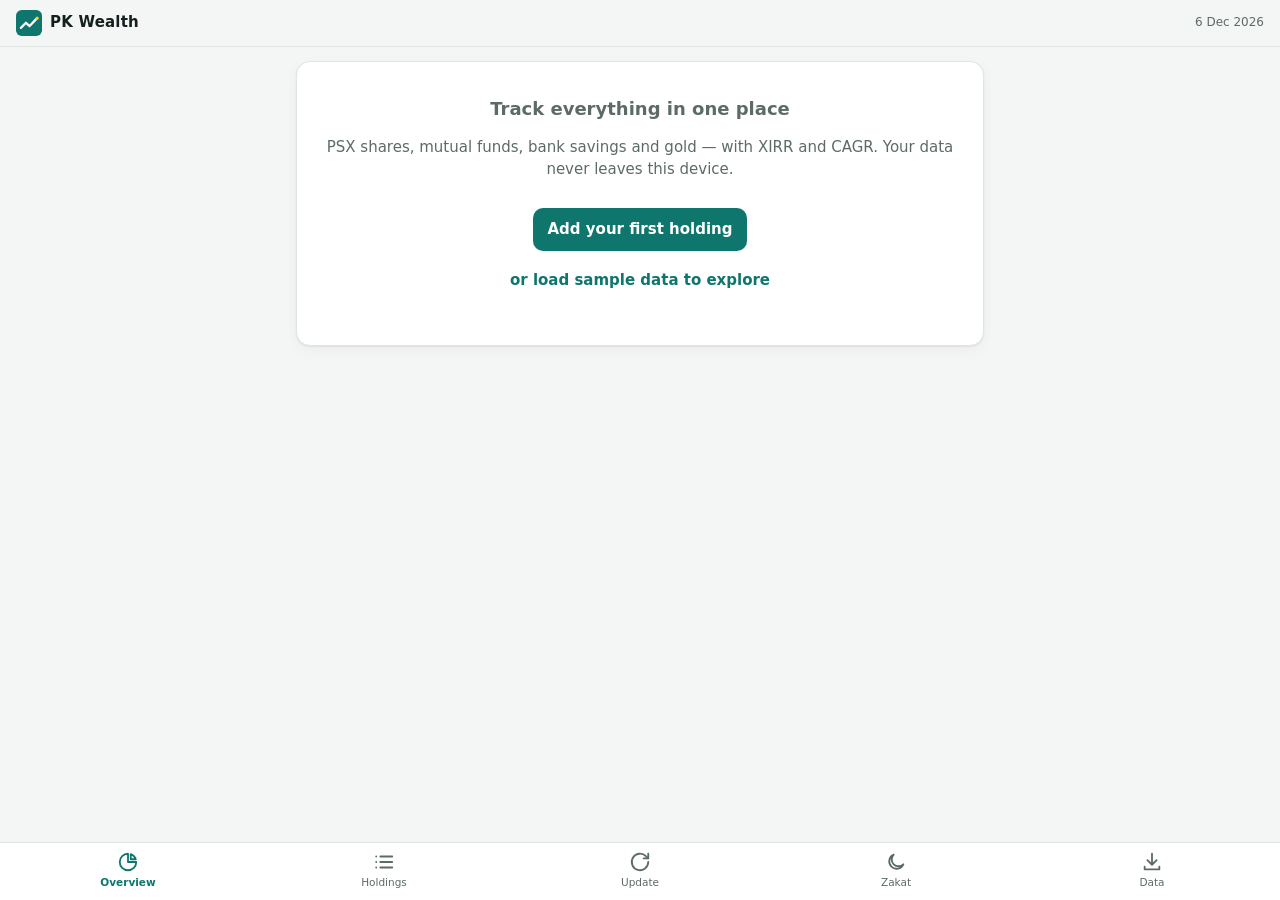
==== index.html @ c1bdac0b "Add PK Wealth PWA v1.1.0: XIRR/CAGR tracker with Zakat calculator Offline-first PWA for PSX, mutual " ====
<!doctype html>
<html lang="en">
<head>
  <meta charset="utf-8">
  <meta name="viewport" content="width=device-width, initial-scale=1, viewport-fit=cover">
  <title>PK Wealth</title>
  <meta name="description" content="Offline-first tracker for PSX, mutual funds, bank savings and gold with XIRR and CAGR.">
  <meta name="theme-color" content="#0f766e">
  <link rel="manifest" href="manifest.webmanifest">
  <link rel="icon" href="icons/icon.svg" type="image/svg+xml">
  <link rel="apple-touch-icon" href="icons/icon-192.png">
  <!-- No third-party scripts, fonts or trackers: everything below is served from this repo. -->
  <meta http-equiv="Content-Security-Policy" content="default-src 'self'; script-src 'self'; style-src 'self'; img-src 'self' data:; connect-src 'self'; object-src 'none'; base-uri 'self'; form-action 'none'">
  <link rel="stylesheet" href="styles.css">
</head>
<body>
  <header class="topbar">
    <div class="brand"><img src="icons/icon.svg" alt="" width="26" height="26"><span>PK Wealth</span></div>
    <div class="asof" id="asof"></div>
  </header>

  <main>
    <section id="view-overview" class="view active" aria-label="Overview"></section>
    <section id="view-holdings" class="view" aria-label="Holdings"></section>
    <section id="view-update" class="view" aria-label="Update prices"></section>
    <section id="view-zakat" class="view" aria-label="Zakat"></section>
    <section id="view-data" class="view" aria-label="Data"></section>
  </main>

  <button class="fab" id="fab" aria-label="Add transaction">+</button>

  <nav class="tabbar" aria-label="Main">
    <button data-view="overview" class="active"><span class="ico"><svg viewBox="0 0 24 24" width="22" height="22" fill="none" stroke="currentColor" stroke-width="2" stroke-linecap="round" stroke-linejoin="round"><path d="M21 12a9 9 0 1 1-9-9v9z"/><path d="M15 3.5A9 9 0 0 1 20.5 9H15z"/></svg></span>Overview</button>
    <button data-view="holdings"><span class="ico"><svg viewBox="0 0 24 24" width="22" height="22" fill="none" stroke="currentColor" stroke-width="2" stroke-linecap="round"><path d="M8 6h13M8 12h13M8 18h13M3.5 6h.01M3.5 12h.01M3.5 18h.01"/></svg></span>Holdings</button>
    <button data-view="update"><span class="ico"><svg viewBox="0 0 24 24" width="22" height="22" fill="none" stroke="currentColor" stroke-width="2" stroke-linecap="round" stroke-linejoin="round"><path d="M21 12a9 9 0 1 1-2.6-6.4L21 8"/><path d="M21 3v5h-5"/></svg></span>Update</button>
    <button data-view="zakat"><span class="ico"><svg viewBox="0 0 24 24" width="22" height="22" fill="none" stroke="currentColor" stroke-width="2" stroke-linecap="round" stroke-linejoin="round"><path d="M20 14.5A8 8 0 1 1 9.5 4a6.5 6.5 0 0 0 10.5 10.5z"/></svg></span>Zakat</button>
    <button data-view="data"><span class="ico"><svg viewBox="0 0 24 24" width="22" height="22" fill="none" stroke="currentColor" stroke-width="2" stroke-linecap="round" stroke-linejoin="round"><path d="M12 3v12M7 10l5 5 5-5"/><path d="M4 17v3h16v-3"/></svg></span>Data</button>
  </nav>

  <!-- Add / edit transaction -->
  <dialog id="dlg-txn">
    <form method="dialog" id="form-txn">
      <h2 id="txn-title">Add transaction</h2>
      <label>Holding
        <select name="hid" id="txn-hid" required></select>
      </label>
      <label>Type
        <select name="type" id="txn-type" required></select>
      </label>
      <label>Date <input type="date" name="date" required></label>
      <label><span id="txn-amount-label">Amount (PKR)</span>
        <input type="number" name="amount" step="any" min="0" inputmode="decimal">
      </label>
      <label id="txn-units-wrap"><span id="txn-units-label">Units</span>
        <input type="number" name="units" step="any" min="0" inputmode="decimal">
      </label>
      <p class="hint" id="txn-hint"></p>
      <label>Note <input type="text" name="note" maxlength="200" autocomplete="off"></label>
      <div class="actions">
        <button type="button" class="ghost" data-close>Cancel</button>
        <button type="submit" class="primary">Save</button>
      </div>
    </form>
  </dialog>

  <!-- Add / edit holding -->
  <dialog id="dlg-holding">
    <form method="dialog" id="form-holding">
      <h2 id="holding-title">New holding</h2>
      <label>Name <input type="text" name="name" required maxlength="80" placeholder="e.g. OGDC, Meezan Islamic Fund, HBL Savings" autocomplete="off"></label>
      <label>Asset class
        <select name="cls" id="holding-cls"></select>
      </label>
      <label>Symbol / account ref (optional) <input type="text" name="symbol" maxlength="40" autocomplete="off"></label>
      <label>Tracked by
        <select name="mode" id="holding-mode">
          <option value="units">Units × price (stocks, funds, gold)</option>
          <option value="value">Balance only (bank, deposits, other)</option>
        </select>
      </label>
      <label id="holding-unit-wrap">Unit name <input type="text" name="unit" maxlength="20" placeholder="shares / units / tola / gram"></label>
      <label>Notes <input type="text" name="notes" maxlength="200" autocomplete="off"></label>
      <div class="actions">
        <button type="button" class="ghost" data-close>Cancel</button>
        <button type="submit" class="primary">Save</button>
      </div>
    </form>
  </dialog>

  <!-- Holding detail -->
  <dialog id="dlg-detail" class="sheet">
    <div id="detail-body"></div>
  </dialog>

  <!-- Zakat payment -->
  <dialog id="dlg-pay">
    <form method="dialog" id="form-pay">
      <h2>Record Zakat payment</h2>
      <label>Amount (PKR) <input type="number" name="amount" step="any" min="0" inputmode="decimal" required></label>
      <label>Date <input type="date" name="date" required></label>
      <label>Given to <select name="charity" id="pay-charity"></select></label>
      <label id="pay-other-wrap">Name <input type="text" name="other" maxlength="80" autocomplete="off"></label>
      <label>Note (receipt no., family member, etc.) <input type="text" name="note" maxlength="200" autocomplete="off"></label>
      <div class="actions">
        <button type="button" class="ghost" data-close>Cancel</button>
        <button type="submit" class="primary">Save</button>
      </div>
    </form>
  </dialog>

  <!-- Backup passphrase -->
  <dialog id="dlg-pass">
    <form method="dialog" id="form-pass">
      <h2 id="pass-title">Backup passphrase</h2>
      <p class="hint" id="pass-hint"></p>
      <label>Passphrase <input type="password" name="pass" autocomplete="new-password" minlength="0"></label>
      <div class="actions">
        <button type="button" class="ghost" data-close>Cancel</button>
        <button type="submit" class="primary">OK</button>
      </div>
    </form>
  </dialog>

  <input type="file" id="file-input" hidden accept=".csv,.json,text/csv,application/json">
  <div id="toast" role="status" aria-live="polite"></div>

  <script src="finance.js"></script>
  <script src="zakat.js"></script>
  <script src="app.js"></script>
</body>
</html>
---- styles.css ----
:root {
  --bg: #f4f6f5;
  --card: #ffffff;
  --text: #14201e;
  --muted: #5d6b68;
  --line: #dfe5e3;
  --accent: #0f766e;
  --accent-ink: #ffffff;
  --pos: #15803d;
  --neg: #b91c1c;
  --warn-bg: #fff7e6;
  --warn: #92400e;
  --c-psx: #2563eb;
  --c-mf: #7c3aed;
  --c-bank: #0f766e;
  --c-gold: #ca8a04;
  --c-other: #64748b;
  --radius: 14px;
  --shadow: 0 1px 2px rgba(0,0,0,.06), 0 4px 14px rgba(0,0,0,.04);
  color-scheme: light dark;
}
@media (prefers-color-scheme: dark) {
  :root {
    --bg: #0d1413;
    --card: #162120;
    --text: #e6eeec;
    --muted: #93a39f;
    --line: #26332f;
    --accent: #2dd4bf;
    --accent-ink: #062b27;
    --pos: #4ade80;
    --neg: #f87171;
    --warn-bg: #2b2210;
    --warn: #fbbf24;
    --c-psx: #60a5fa;
    --c-mf: #a78bfa;
    --c-bank: #2dd4bf;
    --c-gold: #facc15;
    --c-other: #94a3b8;
    --shadow: none;
  }
}

* { box-sizing: border-box; }
html, body { margin: 0; }
body {
  background: var(--bg);
  color: var(--text);
  font: 15px/1.45 system-ui, -apple-system, "Segoe UI", Roboto, sans-serif;
  padding-bottom: calc(76px + env(safe-area-inset-bottom));
  -webkit-tap-highlight-color: transparent;
}
button, input, select { font: inherit; color: inherit; }

.topbar {
  position: sticky; top: 0; z-index: 5;
  display: flex; align-items: center; justify-content: space-between;
  padding: calc(10px + env(safe-area-inset-top)) 16px 10px;
  background: var(--bg);
  border-bottom: 1px solid var(--line);
}
.brand { display: flex; align-items: center; gap: 8px; font-weight: 700; letter-spacing: .2px; }
.asof { font-size: 12px; color: var(--muted); }

main { max-width: 720px; margin: 0 auto; padding: 14px 16px; }
.view { display: none; }
.view.active { display: block; }

h2 { font-size: 18px; margin: 0 0 12px; }
h3 { font-size: 13px; text-transform: uppercase; letter-spacing: .6px; color: var(--muted); margin: 22px 0 8px; font-weight: 600; }

.card {
  background: var(--card); border-radius: var(--radius); box-shadow: var(--shadow);
  border: 1px solid var(--line); padding: 14px 16px; margin-bottom: 10px;
}
.hero .label { color: var(--muted); font-size: 13px; }
.hero .big { font-size: 30px; font-weight: 750; letter-spacing: -.5px; margin: 2px 0 10px; font-variant-numeric: tabular-nums; }
.kpis { display: grid; grid-template-columns: repeat(2, 1fr); gap: 10px 14px; }
.kpi .k { font-size: 12px; color: var(--muted); }
.kpi .v { font-size: 17px; font-weight: 650; font-variant-numeric: tabular-nums; }
.pos { color: var(--pos); }
.neg { color: var(--neg); }
.muted { color: var(--muted); }
.small { font-size: 12px; }

.alloc { display: flex; height: 12px; border-radius: 6px; overflow: hidden; margin: 12px 0 6px; background: var(--line); }
.alloc span { display: block; height: 100%; }
.legend { display: flex; flex-wrap: wrap; gap: 6px 14px; font-size: 12px; color: var(--muted); }
.dot { display: inline-block; width: 9px; height: 9px; border-radius: 50%; margin-right: 5px; vertical-align: 0; }
.bg-psx { background: var(--c-psx); } .bg-mf { background: var(--c-mf); } .bg-bank { background: var(--c-bank); }
.bg-gold { background: var(--c-gold); } .bg-other { background: var(--c-other); }

.row {
  display: flex; align-items: center; justify-content: space-between; gap: 12px;
  padding: 12px 0; border-top: 1px solid var(--line); cursor: pointer;
}
.card > .row:first-child, .row.flat { border-top: 0; }
.row.flat { padding-bottom: 0; }
.row .name { font-weight: 600; }
.row .sub { font-size: 12px; color: var(--muted); }
.row .right { text-align: right; font-variant-numeric: tabular-nums; white-space: nowrap; }
.row .right .sub { font-size: 12px; }
.class-head { display: flex; justify-content: space-between; align-items: baseline; }
.class-head .t { font-weight: 700; }

.badge { display: inline-block; font-size: 11px; padding: 1px 7px; border-radius: 999px; background: var(--warn-bg); color: var(--warn); margin-left: 6px; font-weight: 600; }
.note { background: var(--warn-bg); color: var(--warn); border-radius: 10px; padding: 10px 12px; font-size: 13px; margin: 10px 0; }
.info { font-size: 13px; color: var(--muted); }

.empty { text-align: center; padding: 34px 10px; color: var(--muted); }
.empty .primary { margin-top: 12px; }

button.primary, button.ghost, button.danger, button.chip {
  border-radius: 10px; padding: 10px 14px; border: 1px solid transparent; cursor: pointer; font-weight: 600;
}
button.primary { background: var(--accent); color: var(--accent-ink); }
button.ghost { background: transparent; border-color: var(--line); }
button.danger { background: transparent; border-color: var(--neg); color: var(--neg); }
button.chip { padding: 6px 10px; font-size: 13px; background: var(--card); border-color: var(--line); }
button.link { background: none; border: 0; color: var(--accent); padding: 4px 0; font-weight: 600; cursor: pointer; }
.btn-grid { display: grid; grid-template-columns: 1fr 1fr; gap: 8px; }
.btn-grid button { width: 100%; }

.fab {
  position: fixed; right: 18px; bottom: calc(86px + env(safe-area-inset-bottom)); z-index: 6;
  width: 56px; height: 56px; border-radius: 18px; border: 0;
  background: var(--accent); color: var(--accent-ink); font-size: 30px; line-height: 1;
  box-shadow: 0 6px 18px rgba(0,0,0,.22); cursor: pointer;
}

.tabbar {
  position: fixed; left: 0; right: 0; bottom: 0; z-index: 7;
  display: grid; grid-template-columns: repeat(5, 1fr);
  background: var(--card); border-top: 1px solid var(--line);
  padding-bottom: env(safe-area-inset-bottom);
}
.tabbar button {
  background: none; border: 0; padding: 8px 0 10px; font-size: 11px; color: var(--muted);
  display: flex; flex-direction: column; align-items: center; gap: 2px; cursor: pointer;
}
.tabbar .ico { display: block; height: 22px; }
.tabbar button.active { color: var(--accent); font-weight: 700; }

dialog {
  border: 0; border-radius: 18px; padding: 0; width: min(520px, calc(100vw - 24px));
  background: var(--card); color: var(--text); max-height: 90vh;
}
dialog::backdrop { background: rgba(0,0,0,.45); }
dialog form, #detail-body { padding: 18px 18px 16px; }
dialog label { display: block; font-size: 13px; color: var(--muted); margin-bottom: 10px; }
dialog input, dialog select, .upd input {
  display: block; width: 100%; margin-top: 4px; padding: 11px 12px; border-radius: 10px;
  border: 1px solid var(--line); background: var(--bg); font-size: 16px;
}
.actions { display: flex; justify-content: flex-end; gap: 8px; margin-top: 14px; }
.hint { font-size: 12px; color: var(--muted); margin: -4px 0 10px; }

.detail-head { display: flex; justify-content: space-between; align-items: flex-start; gap: 10px; }
.detail-head .x { background: none; border: 0; font-size: 24px; color: var(--muted); cursor: pointer; padding: 0 4px; }
.list-mini { font-size: 13px; }
.list-mini .li { display: flex; justify-content: space-between; gap: 8px; padding: 8px 0; border-top: 1px solid var(--line); align-items: center; }
.list-mini .li .del { background: none; border: 0; color: var(--neg); font-size: 18px; cursor: pointer; padding: 0 4px; }

.upd .row { cursor: default; align-items: flex-end; }
.upd .row .name { flex: 1; min-width: 0; }
.upd .row input { width: 130px; margin: 0; text-align: right; }
.upd .date-row { display: flex; gap: 10px; align-items: center; }
.upd .date-row input { width: auto; }

#toast {
  position: fixed; left: 50%; bottom: calc(150px + env(safe-area-inset-bottom)); transform: translateX(-50%);
  background: var(--text); color: var(--bg); padding: 10px 16px; border-radius: 12px; font-size: 14px;
  opacity: 0; pointer-events: none; transition: opacity .2s; z-index: 20; max-width: 90vw; text-align: center;
}
#toast.show { opacity: 1; }

@media (min-width: 640px) {
  .kpis { grid-template-columns: repeat(4, 1fr); }
}
.block { width: 100%; }
.gap-top { margin-top: 12px; }
.center { text-align: center; }
code { font-size: 12px; background: var(--bg); padding: 1px 4px; border-radius: 4px; }

/* Zakat */
.zk-grid { display: grid; grid-template-columns: 1fr; gap: 0 12px; }
.zk-field { display: block; font-size: 13px; color: var(--muted); margin-bottom: 10px; }
.zk-field input, .zk-field select, .zk-add input {
  display: block; width: 100%; margin-top: 4px; padding: 11px 12px; border-radius: 10px;
  border: 1px solid var(--line); background: var(--bg); font-size: 16px;
}
.zk-hold { cursor: default; }
.zk-check { display: flex; gap: 10px; align-items: center; flex: 1; min-width: 0; }
.zk-check input { width: 20px; height: 20px; accent-color: var(--accent); flex: none; }
.zk-pct { display: flex; align-items: center; gap: 4px; color: var(--muted); }
.zk-pct input { width: 72px; padding: 8px; border-radius: 10px; border: 1px solid var(--line); background: var(--bg); text-align: right; font-size: 16px; }
.zk-result { border: 2px solid var(--accent); }
.zk-line { display: flex; justify-content: space-between; gap: 10px; padding: 5px 0; font-size: 14px; }
.zk-line b { font-variant-numeric: tabular-nums; text-align: right; }
.zk-total { display: flex; justify-content: space-between; font-size: 20px; font-weight: 750; padding: 10px 0 12px; margin-top: 4px; border-top: 1px solid var(--line); }
.zk-progress { height: 8px; border-radius: 4px; background: var(--line); overflow: hidden; margin: 10px 0 4px; }
.zk-progress span { display: block; height: 100%; background: var(--pos); }
.zk-actions { display: flex; justify-content: space-between; align-items: center; margin-top: 10px; }
.danger-link { color: var(--neg); }
.zk-c-actions { display: flex; align-items: center; gap: 4px; flex: none; }
a.chip-link {
  display: inline-block; padding: 6px 12px; border-radius: 10px; border: 1px solid var(--accent);
  color: var(--accent); text-decoration: none; font-weight: 600; font-size: 13px; white-space: nowrap; flex: none;
}
.zk-add summary { cursor: pointer; font-weight: 600; color: var(--accent); }
.zk-add[open] summary { margin-bottom: 10px; }
.zk-add label { display: block; font-size: 13px; color: var(--muted); margin-bottom: 10px; }
.tabbar button { font-size: 10.5px; }
@media (min-width: 560px) { .zk-grid { grid-template-columns: 1fr 1fr; } }
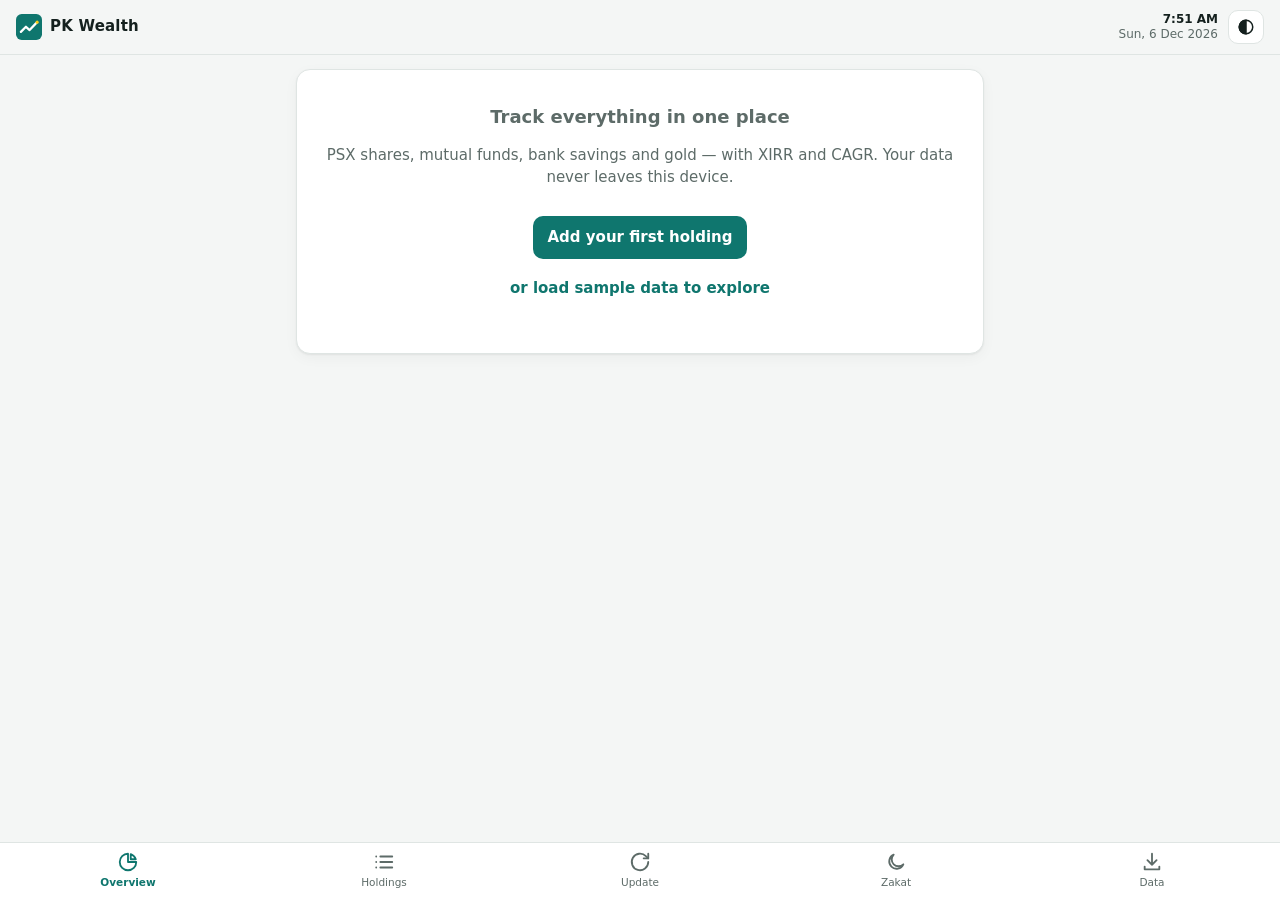
==== commit 5aa8a2a6: "v1.4.0: themes, header clock, comma number entry, NAV-based fund entry - Six themes (Auto, Light, Bl" ====
--- a/index.html
+++ b/index.html
@@ -1,5 +1,5 @@
 <!doctype html>
-<html lang="en">
+<html lang="en" data-theme="auto">
 <head>
   <meta charset="utf-8">
   <meta name="viewport" content="width=device-width, initial-scale=1, viewport-fit=cover">
@@ -11,12 +11,19 @@
   <link rel="apple-touch-icon" href="icons/icon-192.png">
   <!-- No third-party scripts, fonts or trackers: everything below is served from this repo. -->
   <meta http-equiv="Content-Security-Policy" content="default-src 'self'; script-src 'self'; style-src 'self'; img-src 'self' data:; connect-src 'self'; object-src 'none'; base-uri 'self'; form-action 'none'">
+  <script src="theme-init.js"></script>
   <link rel="stylesheet" href="styles.css">
 </head>
 <body>
   <header class="topbar">
     <div class="brand"><img src="icons/icon.svg" alt="" width="26" height="26"><span>PK Wealth</span></div>
-    <div class="asof" id="asof"></div>
+    <div class="top-right">
+      <div class="clock" id="clock" aria-live="off"></div>
+      <button class="theme-btn" id="theme-btn" aria-label="Change theme" aria-haspopup="true" aria-expanded="false">
+        <svg viewBox="0 0 24 24" width="18" height="18" fill="none" stroke="currentColor" stroke-width="2" stroke-linecap="round"><circle cx="12" cy="12" r="9"/><path d="M12 3a9 9 0 0 0 0 18z" fill="currentColor"/></svg>
+      </button>
+    </div>
+    <div class="theme-menu" id="theme-menu" role="menu" hidden></div>
   </header>
 
   <main>
@@ -49,13 +56,19 @@
       </label>
       <label>Date <input type="date" name="date" required></label>
       <label><span id="txn-amount-label">Amount (PKR)</span>
-        <input type="number" name="amount" step="any" min="0" inputmode="decimal">
+        <input type="number" name="amount" step="any" min="0" inputmode="decimal" placeholder="e.g. 100,000">
       </label>
+      <fieldset id="txn-trade" class="feed-box">
+        <legend id="txn-trade-legend">Price</legend>
+        <label><span id="txn-price-label">Price per unit (PKR)</span> <input type="number" id="txn-price" step="any" min="0" inputmode="decimal" placeholder="e.g. 154.04"></label>
+        <label id="txn-broker-wrap">Broker <select id="txn-broker"></select></label>
+        <p class="calc-line" id="txn-calc"></p>
+      </fieldset>
       <label id="txn-units-wrap"><span id="txn-units-label">Units</span>
-        <input type="number" name="units" step="any" min="0" inputmode="decimal">
+        <input type="number" name="units" step="any" min="0" inputmode="decimal" placeholder="e.g. 649.1823">
       </label>
       <p class="hint" id="txn-hint"></p>
-      <label>Note <input type="text" name="note" maxlength="200" autocomplete="off"></label>
+      <label>Note <input type="text" name="note" maxlength="200" autocomplete="off" placeholder="e.g. October SIP · contract note #1234"></label>
       <div class="actions">
         <button type="button" class="ghost" data-close>Cancel</button>
         <button type="submit" class="primary">Save</button>
@@ -71,7 +84,7 @@
       <label>Asset class
         <select name="cls" id="holding-cls"></select>
       </label>
-      <label>Symbol / account ref (optional) <input type="text" name="symbol" maxlength="40" autocomplete="off"></label>
+      <label>Symbol / account ref (optional) <input type="text" name="symbol" maxlength="40" autocomplete="off" placeholder="e.g. OGDC, or last 4 digits of the account"></label>
       <label>Tracked by
         <select name="mode" id="holding-mode">
           <option value="units">Units × price (stocks, funds, gold)</option>
@@ -79,7 +92,33 @@
         </select>
       </label>
       <label id="holding-unit-wrap">Unit name <input type="text" name="unit" maxlength="20" placeholder="shares / units / tola / gram"></label>
-      <label>Notes <input type="text" name="notes" maxlength="200" autocomplete="off"></label>
+      <fieldset id="feed-wrap" class="feed-box">
+        <legend>Auto price</legend>
+        <label>Source
+          <select id="feed-type">
+            <option value="">None — I'll enter prices</option>
+            <option value="psx">PSX share price</option>
+            <option value="mufap">Mutual fund NAV (MUFAP)</option>
+            <option value="metal">Gold / silver rate</option>
+            <option value="fx">Exchange rate</option>
+          </select>
+        </label>
+        <div id="feed-psx">
+          <label>PSX symbol <input type="text" id="feed-psx-sym" list="feed-psx-list" autocomplete="off" autocapitalize="characters" placeholder="e.g. OGDC"></label>
+          <datalist id="feed-psx-list"></datalist>
+        </div>
+        <div id="feed-mufap">
+          <label>AMC <select id="feed-amc"></select></label>
+          <label>Fund <select id="feed-fund"></select></label>
+        </div>
+        <div id="feed-metal">
+          <label>Metal <select id="feed-metal-k"><option value="gold">Gold</option><option value="silver">Silver</option></select></label>
+          <label id="feed-karat-wrap">Purity <select id="feed-karat"><option value="24">24K</option><option value="22">22K</option><option value="21">21K</option><option value="18">18K</option></select></label>
+        </div>
+        <div id="feed-fx"><label>Currency <select id="feed-fx-code"></select></label></div>
+        <p class="hint" id="feed-preview"></p>
+      </fieldset>
+      <label>Notes <input type="text" name="notes" maxlength="200" autocomplete="off" placeholder="e.g. Finqalab account · SIP every month"></label>
       <div class="actions">
         <button type="button" class="ghost" data-close>Cancel</button>
         <button type="submit" class="primary">Save</button>
@@ -92,11 +131,22 @@
     <div id="detail-body"></div>
   </dialog>
 
+  <!-- Fund NAV browser -->
+  <dialog id="dlg-navs" class="sheet">
+    <div class="nav-body">
+      <div class="detail-head"><h2 id="nav-title">Fund NAVs</h2><button class="x" data-close aria-label="Close">×</button></div>
+      <p class="muted small" id="nav-meta"></p>
+      <input type="search" id="nav-q" placeholder="Search fund, AMC or category" autocomplete="off">
+      <select id="nav-amc"></select>
+      <div class="list-mini" id="nav-list"></div>
+    </div>
+  </dialog>
+
   <!-- Zakat payment -->
   <dialog id="dlg-pay">
     <form method="dialog" id="form-pay">
       <h2>Record Zakat payment</h2>
-      <label>Amount (PKR) <input type="number" name="amount" step="any" min="0" inputmode="decimal" required></label>
+      <label>Amount (PKR) <input type="number" name="amount" step="any" min="0" inputmode="decimal" required placeholder="e.g. 25,000"></label>
       <label>Date <input type="date" name="date" required></label>
       <label>Given to <select name="charity" id="pay-charity"></select></label>
       <label id="pay-other-wrap">Name <input type="text" name="other" maxlength="80" autocomplete="off"></label>
@@ -126,6 +176,8 @@
 
   <script src="finance.js"></script>
   <script src="zakat.js"></script>
+  <script src="feed.js"></script>
+  <script src="charges.js"></script>
   <script src="app.js"></script>
 </body>
 </html>
--- a/styles.css
+++ b/styles.css
@@ -15,12 +15,16 @@
   --c-bank: #0f766e;
   --c-gold: #ca8a04;
   --c-other: #64748b;
+  --c-fx: #db2777;
   --radius: 14px;
   --shadow: 0 1px 2px rgba(0,0,0,.06), 0 4px 14px rgba(0,0,0,.04);
+  --font: system-ui, -apple-system, "Segoe UI", Roboto, sans-serif;
+  --num-font: inherit;
   color-scheme: light dark;
 }
+:root[data-theme="light"] { color-scheme: light; }
 @media (prefers-color-scheme: dark) {
-  :root {
+  :root:not([data-theme]), :root[data-theme="auto"] {
     --bg: #0d1413;
     --card: #162120;
     --text: #e6eeec;
@@ -37,16 +41,74 @@
     --c-bank: #2dd4bf;
     --c-gold: #facc15;
     --c-other: #94a3b8;
+    --c-fx: #f472b6;
     --shadow: none;
   }
 }
+
+/* ---------- Themes (picked in the header; saved per device) ---------- */
+:root[data-theme="bluegray"] {
+  --bg: #1b2430; --card: #243041; --text: #e2e8f0; --muted: #94a3b8; --line: #34445a;
+  --accent: #60a5fa; --accent-ink: #0b1220; --pos: #4ade80; --neg: #f87171;
+  --warn-bg: #3a2f16; --warn: #fbbf24;
+  --c-psx: #60a5fa; --c-mf: #a78bfa; --c-bank: #2dd4bf; --c-gold: #facc15; --c-other: #94a3b8; --c-fx: #f472b6;
+  --shadow: none; color-scheme: dark;
+}
+:root[data-theme="black"] {
+  --bg: #000000; --card: #0e0e0e; --text: #f2f2f2; --muted: #9b9b9b; --line: #262626;
+  --accent: #f5f5f5; --accent-ink: #000000; --pos: #4ade80; --neg: #ff5c5c;
+  --warn-bg: #261f0a; --warn: #fbbf24;
+  --c-psx: #60a5fa; --c-mf: #a78bfa; --c-bank: #34d399; --c-gold: #facc15; --c-other: #a3a3a3; --c-fx: #f472b6;
+  --shadow: none; color-scheme: dark;
+}
+:root[data-theme="terminal"] {
+  --bg: #030803; --card: #071207; --text: #3dff7a; --muted: #22a64a; --line: #144a22;
+  --accent: #3dff7a; --accent-ink: #021a07; --pos: #3dff7a; --neg: #ff5f5f;
+  --warn-bg: #1d1d04; --warn: #ffd75f;
+  --c-psx: #3dff7a; --c-mf: #5fd7ff; --c-bank: #afff5f; --c-gold: #ffd75f; --c-other: #6c9e74; --c-fx: #ff87d7;
+  --shadow: none; color-scheme: dark;
+  --font: ui-monospace, "SFMono-Regular", "Cascadia Mono", "Roboto Mono", Menlo, Consolas, monospace;
+}
+:root[data-theme="red"] {
+  --bg: #1a0c0f; --card: #271317; --text: #fbe9eb; --muted: #c9a0a6; --line: #47222b;
+  --accent: #ff6b6b; --accent-ink: #2a0507; --pos: #4ade80; --neg: #fbbf24;
+  --warn-bg: #3a2410; --warn: #fdba74;
+  --c-psx: #ff8a8a; --c-mf: #c4b5fd; --c-bank: #5eead4; --c-gold: #facc15; --c-other: #d4a5ab; --c-fx: #f9a8d4;
+  --shadow: none; color-scheme: dark;
+}
+:root[data-theme="terminal"] .card, :root[data-theme="terminal"] dialog { border-radius: 4px; }
+:root[data-theme="terminal"] .hero .big::before { content: "$ "; color: var(--muted); }
+
+/* header: clock + theme picker */
+.top-right { display: flex; align-items: center; gap: 10px; }
+.clock { font-size: 12px; color: var(--muted); text-align: right; line-height: 1.25; font-variant-numeric: tabular-nums; }
+.clock b { color: var(--text); font-weight: 600; }
+.theme-btn { background: var(--card); border: 1px solid var(--line); border-radius: 10px; width: 36px; height: 34px; cursor: pointer; display: grid; place-items: center; color: var(--text); }
+.theme-menu { position: absolute; right: 12px; top: calc(56px + env(safe-area-inset-top)); z-index: 30; background: var(--card); border: 1px solid var(--line); border-radius: 12px; padding: 6px; min-width: 190px; box-shadow: 0 10px 30px rgba(0,0,0,.25); }
+.theme-menu button { display: flex; align-items: center; gap: 10px; width: 100%; background: none; border: 0; padding: 9px 10px; border-radius: 8px; cursor: pointer; text-align: left; color: var(--text); }
+.theme-menu button[aria-checked="true"] { background: var(--bg); font-weight: 700; }
+.theme-menu button:hover { background: var(--bg); }
+.swatch { width: 18px; height: 18px; border-radius: 50%; border: 1px solid rgba(128,128,128,.4); flex: none; }
+.swatch-auto { background: linear-gradient(135deg, #f4f6f5 50%, #0d1413 50%); }
+.swatch-light { background: linear-gradient(135deg, #ffffff 50%, #0f766e 50%); }
+.swatch-bluegray { background: linear-gradient(135deg, #243041 50%, #60a5fa 50%); }
+.swatch-black { background: linear-gradient(135deg, #000000 50%, #f5f5f5 50%); }
+.swatch-terminal { background: linear-gradient(135deg, #030803 50%, #3dff7a 50%); }
+.swatch-red { background: linear-gradient(135deg, #271317 50%, #ff6b6b 50%); }
+
+/* forms: lighter example placeholders, numeric fields */
+::placeholder { color: var(--muted); opacity: .55; }
+input.numeric { font-variant-numeric: tabular-nums; }
+.calc-line { font-size: 12px; color: var(--muted); margin: -4px 0 10px; }
+.calc-line b { color: var(--text); }
+.old-date { color: var(--warn); }
 
 * { box-sizing: border-box; }
 html, body { margin: 0; }
 body {
   background: var(--bg);
   color: var(--text);
-  font: 15px/1.45 system-ui, -apple-system, "Segoe UI", Roboto, sans-serif;
+  font: 15px/1.45 var(--font);
   padding-bottom: calc(76px + env(safe-area-inset-bottom));
   -webkit-tap-highlight-color: transparent;
 }
@@ -60,7 +122,6 @@
   border-bottom: 1px solid var(--line);
 }
 .brand { display: flex; align-items: center; gap: 8px; font-weight: 700; letter-spacing: .2px; }
-.asof { font-size: 12px; color: var(--muted); }
 
 main { max-width: 720px; margin: 0 auto; padding: 14px 16px; }
 .view { display: none; }
@@ -88,7 +149,7 @@
 .legend { display: flex; flex-wrap: wrap; gap: 6px 14px; font-size: 12px; color: var(--muted); }
 .dot { display: inline-block; width: 9px; height: 9px; border-radius: 50%; margin-right: 5px; vertical-align: 0; }
 .bg-psx { background: var(--c-psx); } .bg-mf { background: var(--c-mf); } .bg-bank { background: var(--c-bank); }
-.bg-gold { background: var(--c-gold); } .bg-other { background: var(--c-other); }
+.bg-gold { background: var(--c-gold); } .bg-other { background: var(--c-other); } .bg-fx { background: var(--c-fx); }
 
 .row {
   display: flex; align-items: center; justify-content: space-between; gap: 12px;
@@ -212,3 +273,15 @@
 .zk-add label { display: block; font-size: 13px; color: var(--muted); margin-bottom: 10px; }
 .tabbar button { font-size: 10.5px; }
 @media (min-width: 560px) { .zk-grid { grid-template-columns: 1fr 1fr; } }
+
+/* Market & feeds */
+.feed-box { border: 1px solid var(--line); border-radius: 12px; padding: 8px 12px 2px; margin: 0 0 10px; }
+.feed-box legend { font-size: 12px; color: var(--muted); padding: 0 4px; }
+.mkt-kpis .v { font-size: 15px; }
+.mkt-kpis .small-v { font-size: 13px; }
+.mkt-set { border-bottom: 1px solid var(--line); margin-bottom: 10px; }
+.auto-tag { color: var(--accent); font-weight: 600; }
+.nav-body { padding: 18px 18px 16px; }
+.nav-body input, .nav-body select { display: block; width: 100%; margin: 8px 0; padding: 11px 12px; border-radius: 10px; border: 1px solid var(--line); background: var(--bg); font-size: 16px; }
+.list-mini .right { text-align: right; white-space: nowrap; }
+[hidden] { display: none !important; }
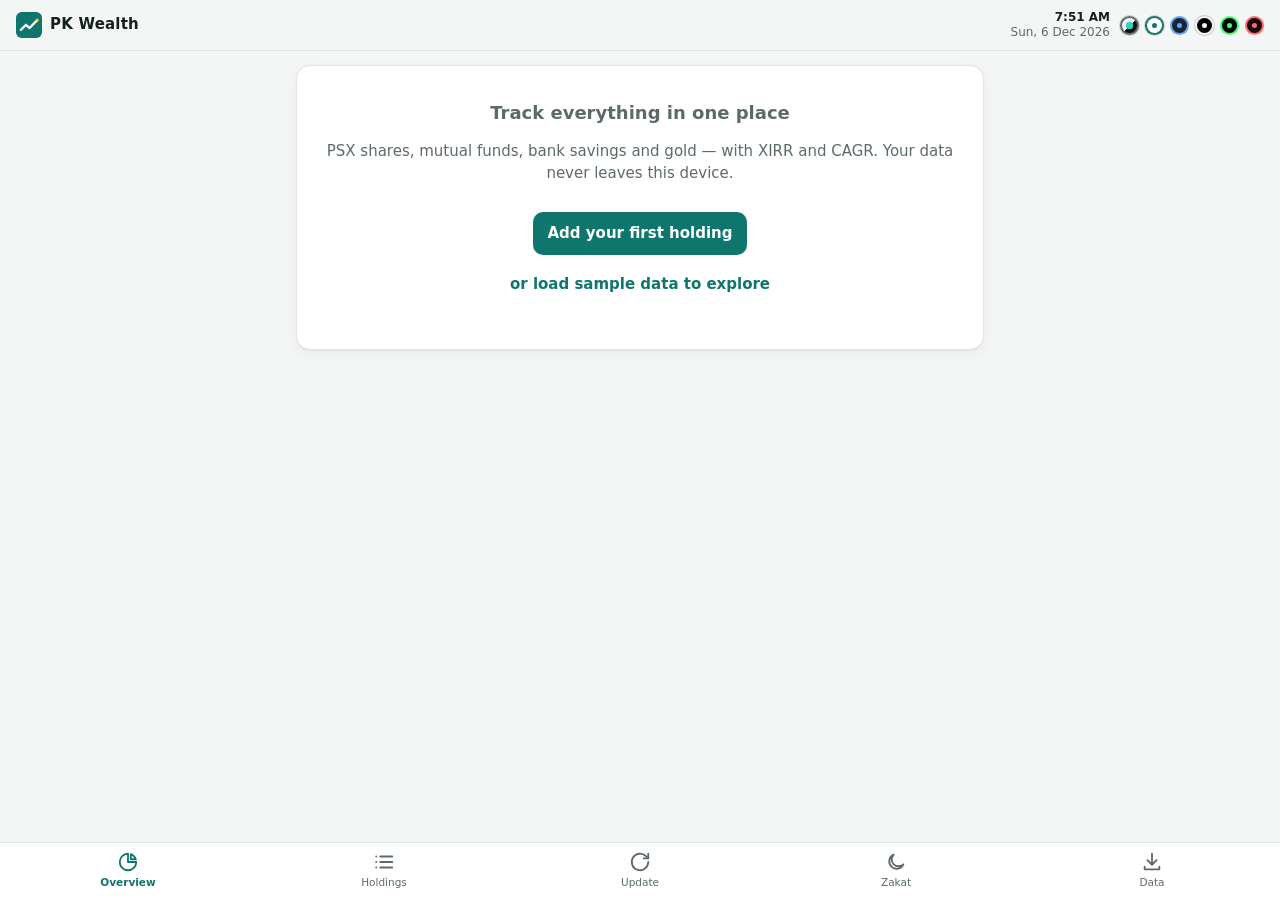
==== commit 10c6e7b6: "Header: CyberWatch-style theme dots The half-circle theme button and its menu become a row of one-ta" ====
--- a/index.html
+++ b/index.html
@@ -19,11 +19,8 @@
     <div class="brand"><img src="icons/icon.svg" alt="" width="26" height="26"><span>PK Wealth</span></div>
     <div class="top-right">
       <div class="clock" id="clock" aria-live="off"></div>
-      <button class="theme-btn" id="theme-btn" aria-label="Change theme" aria-haspopup="true" aria-expanded="false">
-        <svg viewBox="0 0 24 24" width="18" height="18" fill="none" stroke="currentColor" stroke-width="2" stroke-linecap="round"><circle cx="12" cy="12" r="9"/><path d="M12 3a9 9 0 0 0 0 18z" fill="currentColor"/></svg>
-      </button>
+      <div class="swatches" id="theme-dots" role="radiogroup" aria-label="Theme"></div>
     </div>
-    <div class="theme-menu" id="theme-menu" role="menu" hidden></div>
   </header>
 
   <main>
--- a/styles.css
+++ b/styles.css
@@ -79,22 +79,30 @@
 :root[data-theme="terminal"] .card, :root[data-theme="terminal"] dialog { border-radius: 4px; }
 :root[data-theme="terminal"] .hero .big::before { content: "$ "; color: var(--muted); }
 
-/* header: clock + theme picker */
+/* header: clock + theme dots */
 .top-right { display: flex; align-items: center; gap: 10px; }
 .clock { font-size: 12px; color: var(--muted); text-align: right; line-height: 1.25; font-variant-numeric: tabular-nums; }
 .clock b { color: var(--text); font-weight: 600; }
-.theme-btn { background: var(--card); border: 1px solid var(--line); border-radius: 10px; width: 36px; height: 34px; cursor: pointer; display: grid; place-items: center; color: var(--text); }
-.theme-menu { position: absolute; right: 12px; top: calc(56px + env(safe-area-inset-top)); z-index: 30; background: var(--card); border: 1px solid var(--line); border-radius: 12px; padding: 6px; min-width: 190px; box-shadow: 0 10px 30px rgba(0,0,0,.25); }
-.theme-menu button { display: flex; align-items: center; gap: 10px; width: 100%; background: none; border: 0; padding: 9px 10px; border-radius: 8px; cursor: pointer; text-align: left; color: var(--text); }
-.theme-menu button[aria-checked="true"] { background: var(--bg); font-weight: 700; }
-.theme-menu button:hover { background: var(--bg); }
-.swatch { width: 18px; height: 18px; border-radius: 50%; border: 1px solid rgba(128,128,128,.4); flex: none; }
-.swatch-auto { background: linear-gradient(135deg, #f4f6f5 50%, #0d1413 50%); }
-.swatch-light { background: linear-gradient(135deg, #ffffff 50%, #0f766e 50%); }
-.swatch-bluegray { background: linear-gradient(135deg, #243041 50%, #60a5fa 50%); }
-.swatch-black { background: linear-gradient(135deg, #000000 50%, #f5f5f5 50%); }
-.swatch-terminal { background: linear-gradient(135deg, #030803 50%, #3dff7a 50%); }
-.swatch-red { background: linear-gradient(135deg, #271317 50%, #ff6b6b 50%); }
+/* Theme switcher: CyberWatch-style one-tap dots. Each dot is the theme's accent inside a ring of
+   its background; the active one gets a ring of its own. */
+.swatches { display: flex; align-items: center; gap: 6px; flex-wrap: nowrap; }
+.sw { width: 19px; height: 19px; padding: 0; border-radius: 50%; cursor: pointer; border: 2px solid transparent;
+      transition: all .2s; flex-shrink: 0; outline-offset: 2px; }
+.sw:hover { transform: scale(1.2); }
+.sw.active { border-color: var(--muted); }
+.sw:focus-visible { outline: 2px solid var(--accent); }
+.sw-auto { background: radial-gradient(circle, #2dd4bf 0 3.5px, transparent 4px), linear-gradient(135deg, #f4f6f5 50%, #0d1413 50%); box-shadow: 0 0 0 1px rgba(128,128,128,.35); }
+.sw-light { background: #0f766e; box-shadow: inset 0 0 0 var(--ring, 5px) #ffffff, 0 0 0 1px rgba(128,128,128,.35); }
+.sw-bluegray { background: #60a5fa; box-shadow: inset 0 0 0 var(--ring, 5px) #1b2430; }
+.sw-black { background: #f5f5f5; box-shadow: inset 0 0 0 var(--ring, 5px) #000000, 0 0 0 1px rgba(128,128,128,.35); }
+.sw-terminal { background: #3dff7a; box-shadow: inset 0 0 0 var(--ring, 5px) #030803; }
+.sw-red { background: #ff6b6b; box-shadow: inset 0 0 0 var(--ring, 5px) #1a0c0f; }
+@media (max-width: 640px) {   /* phones: one row of smaller dots; the clock keeps the time only (as CyberWatch does) */
+  .swatches { gap: 4px; }
+  .sw { width: 16px; height: 16px; --ring: 4px; }
+  .clock .cd { display: none; }
+  .top-right { gap: 8px; }
+}
 
 /* forms: lighter example placeholders, numeric fields */
 ::placeholder { color: var(--muted); opacity: .55; }
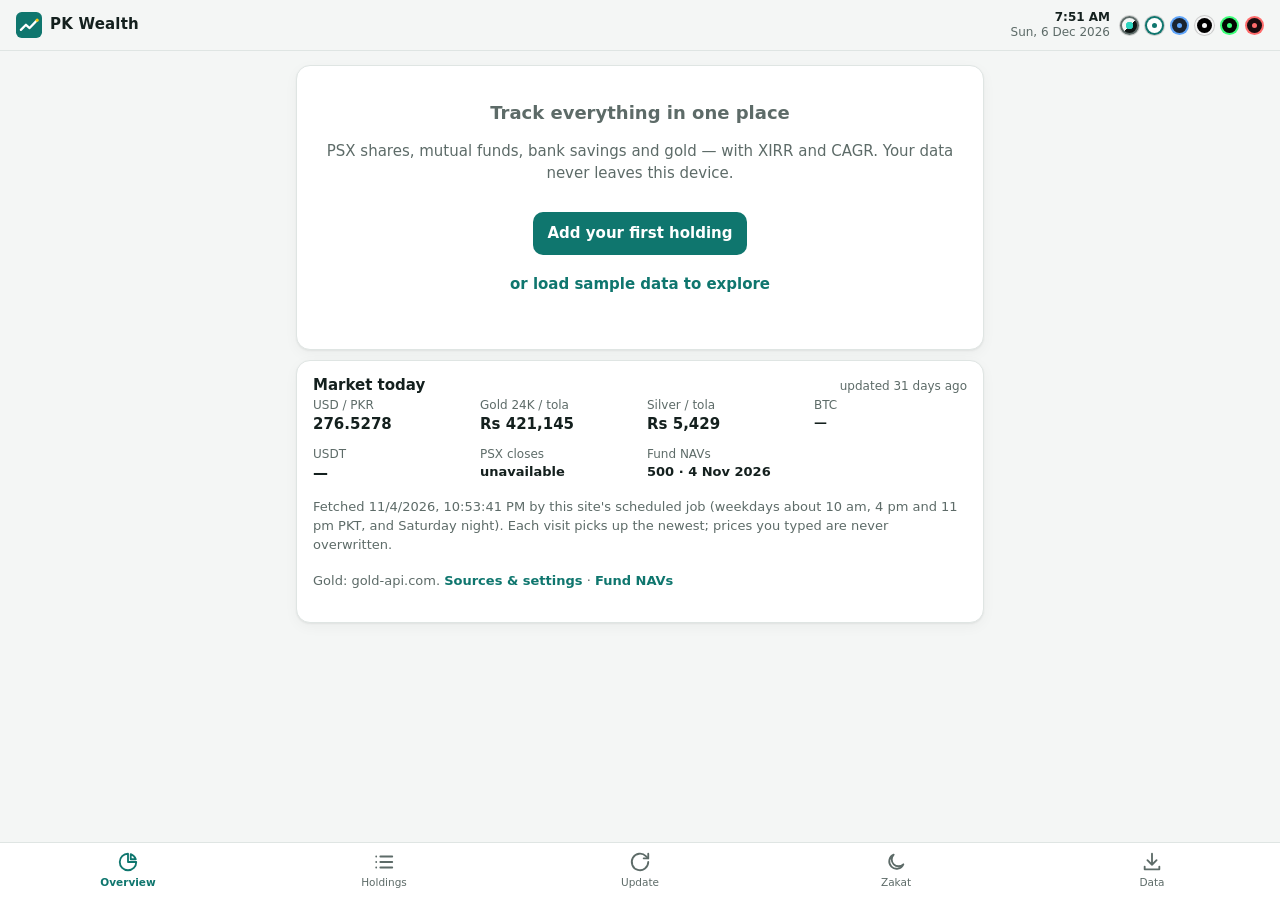
==== commit ea339e67: "Dollars and crypto: a Crypto class at live prices (CoinGecko, Coinbase backup, x USD/PKR), 'Held at'" ====
--- a/index.html
+++ b/index.html
@@ -82,9 +82,11 @@
         <select name="cls" id="holding-cls"></select>
       </label>
       <label>Symbol / account ref (optional) <input type="text" name="symbol" maxlength="40" autocomplete="off" placeholder="e.g. OGDC, or last 4 digits of the account"></label>
+      <label>Held at (optional) <input type="text" name="where" list="where-list" maxlength="40" autocomplete="off" placeholder="e.g. Wise, Fasset, Binance, Finqalab, HBL"></label>
+      <datalist id="where-list"></datalist>
       <label>Tracked by
         <select name="mode" id="holding-mode">
-          <option value="units">Units × price (stocks, funds, gold)</option>
+          <option value="units">Units × price (stocks, funds, gold, dollars, crypto)</option>
           <option value="value">Balance only (bank, deposits, other)</option>
         </select>
       </label>
@@ -97,7 +99,8 @@
             <option value="psx">PSX share price</option>
             <option value="mufap">Mutual fund NAV (MUFAP)</option>
             <option value="metal">Gold / silver rate</option>
-            <option value="fx">Exchange rate</option>
+            <option value="fx">Exchange rate (USD, EUR…)</option>
+            <option value="crypto">Crypto price</option>
           </select>
         </label>
         <div id="feed-psx">
@@ -113,6 +116,7 @@
           <label id="feed-karat-wrap">Purity <select id="feed-karat"><option value="24">24K</option><option value="22">22K</option><option value="21">21K</option><option value="18">18K</option></select></label>
         </div>
         <div id="feed-fx"><label>Currency <select id="feed-fx-code"></select></label></div>
+        <div id="feed-crypto"><label>Coin <select id="feed-coin"></select></label></div>
         <p class="hint" id="feed-preview"></p>
       </fieldset>
       <label>Notes <input type="text" name="notes" maxlength="200" autocomplete="off" placeholder="e.g. Finqalab account · SIP every month"></label>
--- a/styles.css
+++ b/styles.css
@@ -15,7 +15,7 @@
   --c-bank: #0f766e;
   --c-gold: #ca8a04;
   --c-other: #64748b;
-  --c-fx: #db2777;
+  --c-fx: #db2777; --c-crypto: #f59e0b;
   --radius: 14px;
   --shadow: 0 1px 2px rgba(0,0,0,.06), 0 4px 14px rgba(0,0,0,.04);
   --font: system-ui, -apple-system, "Segoe UI", Roboto, sans-serif;
@@ -41,7 +41,7 @@
     --c-bank: #2dd4bf;
     --c-gold: #facc15;
     --c-other: #94a3b8;
-    --c-fx: #f472b6;
+    --c-fx: #f472b6; --c-crypto: #fbbf24;
     --shadow: none;
   }
 }
@@ -51,21 +51,21 @@
   --bg: #1b2430; --card: #243041; --text: #e2e8f0; --muted: #94a3b8; --line: #34445a;
   --accent: #60a5fa; --accent-ink: #0b1220; --pos: #4ade80; --neg: #f87171;
   --warn-bg: #3a2f16; --warn: #fbbf24;
-  --c-psx: #60a5fa; --c-mf: #a78bfa; --c-bank: #2dd4bf; --c-gold: #facc15; --c-other: #94a3b8; --c-fx: #f472b6;
+  --c-psx: #60a5fa; --c-mf: #a78bfa; --c-bank: #2dd4bf; --c-gold: #facc15; --c-other: #94a3b8; --c-fx: #f472b6; --c-crypto: #fbbf24;
   --shadow: none; color-scheme: dark;
 }
 :root[data-theme="black"] {
   --bg: #000000; --card: #0e0e0e; --text: #f2f2f2; --muted: #9b9b9b; --line: #262626;
   --accent: #f5f5f5; --accent-ink: #000000; --pos: #4ade80; --neg: #ff5c5c;
   --warn-bg: #261f0a; --warn: #fbbf24;
-  --c-psx: #60a5fa; --c-mf: #a78bfa; --c-bank: #34d399; --c-gold: #facc15; --c-other: #a3a3a3; --c-fx: #f472b6;
+  --c-psx: #60a5fa; --c-mf: #a78bfa; --c-bank: #34d399; --c-gold: #facc15; --c-other: #a3a3a3; --c-fx: #f472b6; --c-crypto: #fbbf24;
   --shadow: none; color-scheme: dark;
 }
 :root[data-theme="terminal"] {
   --bg: #030803; --card: #071207; --text: #3dff7a; --muted: #22a64a; --line: #144a22;
   --accent: #3dff7a; --accent-ink: #021a07; --pos: #3dff7a; --neg: #ff5f5f;
   --warn-bg: #1d1d04; --warn: #ffd75f;
-  --c-psx: #3dff7a; --c-mf: #5fd7ff; --c-bank: #afff5f; --c-gold: #ffd75f; --c-other: #6c9e74; --c-fx: #ff87d7;
+  --c-psx: #3dff7a; --c-mf: #5fd7ff; --c-bank: #afff5f; --c-gold: #ffd75f; --c-other: #6c9e74; --c-fx: #ff87d7; --c-crypto: #fbbf24;
   --shadow: none; color-scheme: dark;
   --font: ui-monospace, "SFMono-Regular", "Cascadia Mono", "Roboto Mono", Menlo, Consolas, monospace;
 }
@@ -73,7 +73,7 @@
   --bg: #1a0c0f; --card: #271317; --text: #fbe9eb; --muted: #c9a0a6; --line: #47222b;
   --accent: #ff6b6b; --accent-ink: #2a0507; --pos: #4ade80; --neg: #fbbf24;
   --warn-bg: #3a2410; --warn: #fdba74;
-  --c-psx: #ff8a8a; --c-mf: #c4b5fd; --c-bank: #5eead4; --c-gold: #facc15; --c-other: #d4a5ab; --c-fx: #f9a8d4;
+  --c-psx: #ff8a8a; --c-mf: #c4b5fd; --c-bank: #5eead4; --c-gold: #facc15; --c-other: #d4a5ab; --c-fx: #f9a8d4; --c-crypto: #fbbf24;
   --shadow: none; color-scheme: dark;
 }
 :root[data-theme="terminal"] .card, :root[data-theme="terminal"] dialog { border-radius: 4px; }
@@ -157,7 +157,7 @@
 .legend { display: flex; flex-wrap: wrap; gap: 6px 14px; font-size: 12px; color: var(--muted); }
 .dot { display: inline-block; width: 9px; height: 9px; border-radius: 50%; margin-right: 5px; vertical-align: 0; }
 .bg-psx { background: var(--c-psx); } .bg-mf { background: var(--c-mf); } .bg-bank { background: var(--c-bank); }
-.bg-gold { background: var(--c-gold); } .bg-other { background: var(--c-other); } .bg-fx { background: var(--c-fx); }
+.bg-gold { background: var(--c-gold); } .bg-other { background: var(--c-other); } .bg-fx { background: var(--c-fx); } .bg-crypto { background: var(--c-crypto); }
 
 .row {
   display: flex; align-items: center; justify-content: space-between; gap: 12px;
